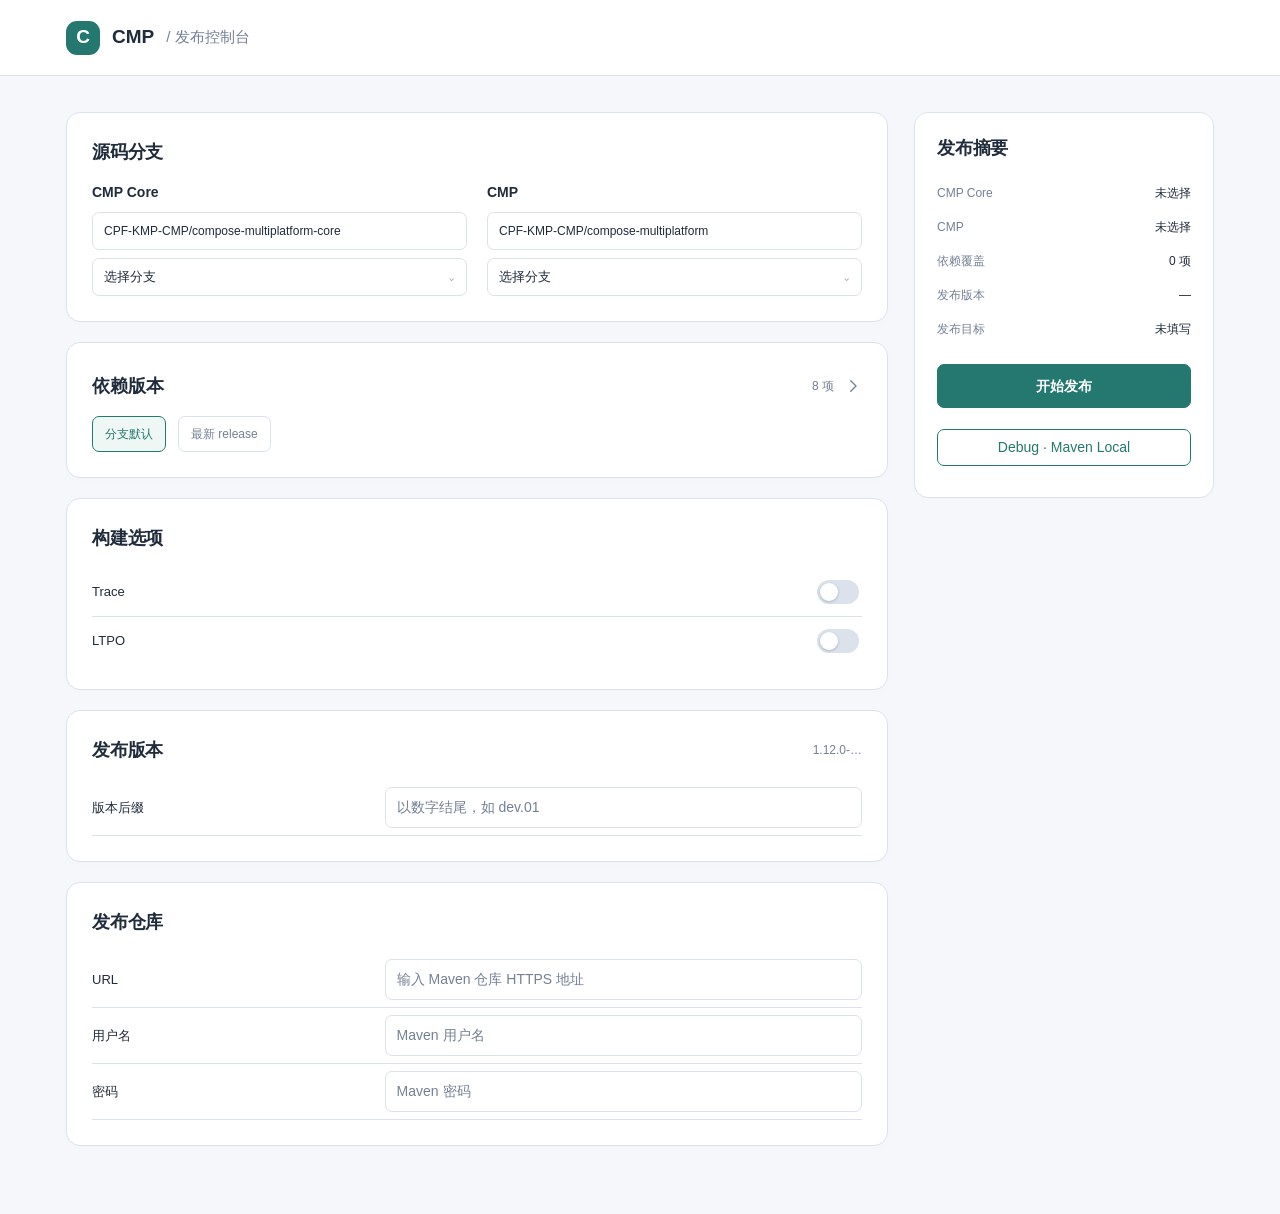
==== docs/index.html @ 132bd7a0 "Add CMP build, debug and publication workflows" ====
<!doctype html>
<html lang="zh-CN">
<head>
  <meta charset="utf-8">
  <meta name="viewport" content="width=device-width,initial-scale=1">
  <meta name="color-scheme" content="light dark">
  <title>CMP 发布</title>
  <link rel="stylesheet" href="style.css">
</head>
<body>
<header><div class="header-content"><a class="brand" href="./"><span class="logo" aria-hidden="true">C</span>CMP <span class="muted">/ 发布控制台</span></a></div></header>
<main>
  <div class="layout">
    <form id="config-form">
      <section aria-labelledby="sources-title">
        <div class="section-title"><h2 id="sources-title">源码分支</h2></div>
        <div class="branches" id="branches"></div>
      </section>
      <section aria-labelledby="toggle-dependencies">
        <h2 class="section-title dependency-heading">
          <button type="button" id="toggle-dependencies" aria-expanded="false" aria-controls="dependencies" aria-label="展开依赖">
            <span>依赖版本</span><span id="dependency-state" class="section-value"></span>
            <svg viewBox="0 0 24 24" width="18" height="18" fill="none" stroke="currentColor" stroke-width="1.8" stroke-linecap="round" stroke-linejoin="round" aria-hidden="true"><path d="m9 5 7 7-7 7"/></svg>
          </button>
        </h2>
        <div class="toolbar" role="group" aria-label="设置所有依赖版本">
          <button type="button" id="reset-modes" aria-label="全部使用分支默认" aria-pressed="true">分支默认</button>
          <button type="button" id="latest-modes" aria-label="全部使用最新 release" aria-pressed="false">最新 release</button>
        </div>
        <div id="dependencies" hidden></div>
      </section>
      <section aria-labelledby="build-options-title">
        <div class="section-title"><h2 id="build-options-title">构建选项</h2></div>
        <label class="switch-row"><span>Trace</span><input id="build-trace" type="checkbox" role="switch"></label>
        <label class="switch-row" title="LTPO Trace 输出需同时开启 Trace"><span>LTPO</span><input id="build-ltpo" type="checkbox" role="switch"></label>
      </section>
      <section aria-labelledby="release-title">
        <div class="section-title"><h2 id="release-title">发布版本</h2><span id="full-version" class="section-value">1.12.0-…</span></div>
        <label class="field form-row"><span>版本后缀</span><input id="suffix" placeholder="以数字结尾，如 dev.01" autocomplete="off" maxlength="64" aria-describedby="suffix-message"></label>
        <p class="hint error" id="suffix-message" role="status" hidden></p>
        </section>
      <section aria-labelledby="repository-title">
        <div class="section-title"><h2 id="repository-title">发布仓库</h2></div>
        <label class="field form-row"><span>URL</span><input id="publish-url" type="url" maxlength="2048" spellcheck="false" autocomplete="off" placeholder="输入 Maven 仓库 HTTPS 地址" aria-describedby="repository-error"></label>
        <label class="field form-row"><span>用户名</span><input id="maven-username" maxlength="128" autocomplete="off" spellcheck="false" placeholder="Maven 用户名" aria-describedby="repository-error"></label>
        <label class="field form-row"><span>密码</span><input id="maven-password" type="password" maxlength="1024" autocomplete="off" placeholder="Maven 密码" aria-describedby="repository-error"></label>
        <p id="repository-error" class="hint error" role="status" hidden></p>
      </section>
    </form>
    <aside>
      <div class="summary-card">
        <h2>发布摘要</h2>
        <dl id="summary"></dl>
        <button type="button" id="publish-run" class="primary submit" aria-describedby="publish-status">开始发布</button>
        <p class="hint publish-status" id="publish-status" role="status"></p>
        <button type="button" id="debug-run" class="debug-button">Debug · Maven Local</button>
        <p id="debug-status" class="hint" role="status"></p>
      </div>
    </aside>
  </div>
</main>
<script type="module" src="app.js"></script>
</body>
</html>
---- docs/style.css ----
:root{
 color-scheme:light dark;
 font-family:Inter,-apple-system,BlinkMacSystemFont,"Segoe UI","PingFang SC",sans-serif;
 font-size:14px;line-height:1.5;-webkit-font-smoothing:antialiased;
 --page:#f5f7fb;--surface:#fff;--field:#fff;--text:#202b3b;
 --muted:#748096;--line:#dbe2ec;--accent:#24786f;--button:#24786f;--button-text:#fff;--button-disabled-opacity:.5;--green:#237862;
 --red:#b44343;--hover:#eef7f4;--focus:#479b8e;
 --panel-shadow:0 12px 30px #17284526;--header:#fff;
 background:var(--page);color:var(--text);
}
*{box-sizing:border-box}body{margin:0}[hidden]{display:none!important}
header{height:76px;background:var(--header);border-bottom:1px solid var(--line)}
.header-content{max-width:1200px;height:100%;margin:auto;padding:0 26px;display:flex;align-items:center}
.brand{display:flex;align-items:center;gap:12px;color:var(--text);text-decoration:none;font-size:19px;font-weight:700}.brand .muted{font-weight:400;font-size:15px;color:var(--muted)}.logo{display:grid;place-items:center;width:34px;height:34px;border-radius:11px;background:var(--button);color:var(--button-text)}
main{max-width:1200px;margin:auto;padding:36px 26px 48px}.layout{display:grid;grid-template-columns:minmax(0,1fr) 300px;gap:26px;align-items:start}
section,.summary-card{background:var(--surface);border:1px solid var(--line);border-radius:14px;padding:25px;margin-bottom:20px;box-shadow:0 3px 10px #25385803}
h2,h3,p{margin:0}h2{font-size:18px;font-weight:600;letter-spacing:-.2px}h3{font-size:14px;font-weight:550}
.section-title{display:flex;align-items:center;justify-content:space-between;gap:12px;min-height:28px;margin-bottom:16px}
.section-value{font-size:12px;font-weight:400;color:var(--muted);margin-left:auto;white-space:nowrap}
button,input,select{font:inherit}button{cursor:pointer;border:1px solid var(--line);background:var(--surface);color:var(--muted);border-radius:7px;min-height:36px;padding:7px 12px;transition:background 150ms ease,color 150ms ease}
button:hover:not(:disabled){background:var(--hover)}button:disabled{cursor:not-allowed;color:var(--muted)}
input,select{width:100%;min-width:0;min-height:38px;padding:8px 11px;border:1px solid var(--line);border-radius:7px;background:var(--field);color:var(--text);outline:none}
input::placeholder{color:var(--muted);opacity:1}input:disabled{color:var(--muted);opacity:1}select{cursor:pointer}
.branches{display:grid;grid-template-columns:1fr 1fr;gap:20px}.branch-block h3{margin-bottom:9px}.field{display:block}.branch-block .field{margin-bottom:8px}.branch-block input{font-size:12px}
.dependency-heading{display:block;margin-bottom:12px}
#toggle-dependencies{display:flex;align-items:center;gap:10px;width:100%;min-height:36px;padding:0;border:0;background:transparent;color:var(--text);font-size:18px;font-weight:600;text-align:left}
#toggle-dependencies:hover{background:transparent;color:var(--accent)}
#toggle-dependencies svg{flex-shrink:0;color:var(--muted);transition:transform 200ms ease}
#toggle-dependencies[aria-expanded=true] svg{transform:rotate(90deg)}
.toolbar{display:flex;flex-wrap:wrap;gap:12px}.toolbar button{min-height:36px;padding:7px 12px;font-size:12px}.toolbar button[aria-pressed=true]{border-color:var(--accent);color:var(--accent);background:var(--hover)}
#dependencies{margin-top:16px}.dependency{display:grid;grid-template-columns:minmax(105px,1fr) minmax(110px,1fr) minmax(130px,1.35fr);align-items:start;gap:10px;padding:15px 0;border-top:1px solid var(--line)}
.dependency>div:first-child{padding-top:8px}.dependency strong{font-size:12px;font-weight:550}.dependency select,.dependency input{font-size:12px}
.dependency .check{font-size:11px;padding:2px 0;min-height:28px;margin-top:2px}.dependency .check:hover{background:transparent;text-decoration:underline}
.status{font-size:11px;color:var(--muted);line-height:1.6;overflow-wrap:anywhere}.status:empty{display:none}.error{color:var(--red)!important}.success{color:var(--green)!important}
.form-row{display:flex;align-items:center;justify-content:space-between;gap:20px;min-height:56px;margin:0;border-bottom:1px solid var(--line)}
.form-row>span{flex-shrink:0;font-size:13px}.form-row input{width:62%;text-align:left;background:var(--field);padding:9px 11px}
.switch-row{display:flex;align-items:center;justify-content:space-between;gap:20px;min-height:48px;cursor:pointer;font-size:13px}.switch-row+.switch-row{border-top:1px solid var(--line)}
.switch-row input{appearance:none;flex-shrink:0;width:42px;height:24px;min-height:24px;padding:3px;border:0;border-radius:20px;background:var(--line);cursor:pointer;transition:background 150ms ease}.switch-row input::before{content:"";display:block;width:18px;height:18px;border-radius:50%;background:#fff;box-shadow:0 1px 3px #0003;transition:transform 150ms ease}.switch-row input:checked{background:var(--button)}.switch-row input:checked::before{transform:translateX(18px)}
#release-title{flex-shrink:0}#full-version{min-width:0;text-align:right;white-space:normal;overflow-wrap:anywhere}
.hint{font-size:11px;color:var(--muted);margin-top:9px}.summary-card{position:sticky;top:24px;padding:22px}.summary-card h2{margin-bottom:22px}
dl{display:grid;grid-template-columns:auto minmax(0,1fr);gap:16px 14px;margin:0 0 26px;font-size:12px}dt{color:var(--muted)}dd{margin:0;text-align:right;font-weight:500;overflow-wrap:anywhere}
.primary{width:100%;min-height:44px;background:var(--button);color:var(--button-text);font-weight:600;border-radius:7px;border-color:var(--button)}.primary:hover:not(:disabled){background:var(--button);filter:brightness(1.06)}.primary:disabled{background:var(--button);color:var(--button-text);opacity:var(--button-disabled-opacity)}.publish-status{text-align:center}
.branch-picker{position:relative}.branch-trigger{display:flex;align-items:center;justify-content:space-between;gap:10px;width:100%;min-height:38px;padding:8px 11px;text-align:left;font-size:13px;background:var(--field);color:var(--text)}
.branch-trigger>span:first-child{overflow:hidden;text-overflow:ellipsis;white-space:nowrap}.branch-chevron{flex-shrink:0;color:var(--muted);transition:transform 160ms ease}.branch-trigger[aria-expanded=true] .branch-chevron{transform:rotate(180deg)}
.branch-panel{position:absolute;top:calc(100% + 6px);left:0;width:100%;z-index:20;background:var(--surface);border:1px solid var(--line);border-radius:12px;box-shadow:var(--panel-shadow);overflow:hidden}
.branch-search-row{display:flex;align-items:center;gap:4px;padding:8px;border-bottom:1px solid var(--line)}.branch-search-row input{margin:0;font-size:12px}.branch-refresh{flex-shrink:0;width:32px;padding:0;font-size:21px}
.branch-list{max-height:250px;overflow-y:auto;overscroll-behavior:contain;padding:4px}.branch-list:empty{padding:0}.branch-option{display:flex;align-items:center;justify-content:space-between;gap:10px;min-height:36px;padding:8px 10px;border-radius:7px;font-size:12px;cursor:pointer}.branch-option-name{overflow-wrap:anywhere;min-width:0}.branch-option-mark{flex-shrink:0;color:var(--accent)}
.branch-option:hover,.branch-option.is-active{background:var(--hover)}.branch-option[aria-selected=true]{color:var(--accent);font-weight:600}.branch-picker-status{font-size:12px;padding:12px;color:var(--muted);overflow-wrap:anywhere}
@media(prefers-color-scheme:dark){:root{--page:#14161b;--surface:#1e222a;--field:#171b22;--text:#e5e9f0;--muted:#a1adbf;--line:#3d4758;--accent:#8ed8c7;--button:#63b8a7;--button-text:#102c27;--button-disabled-opacity:.65;--green:#82d9b7;--red:#ff9e9e;--hover:#2b463f;--focus:#8ed8c7;--panel-shadow:0 12px 30px #0006;--header:#1c1f26}section,.summary-card{box-shadow:none}}
@media(max-width:900px){.layout{grid-template-columns:1fr}.summary-card{position:static}.summary-card dl{grid-template-columns:1fr 1fr}.summary-card{margin-bottom:0}}
@media(max-width:560px){header{height:56px}.header-content{padding:0 20px}main{padding:20px 14px 32px}section,.summary-card{padding:18px;border-radius:14px}.branches{grid-template-columns:1fr;gap:20px}.branch-block+.branch-block{border-top:1px solid var(--line);padding-top:18px}.dependency{grid-template-columns:1fr 1.1fr}.dependency>div:last-child{grid-column:1/-1}.dependency input{font-size:16px}input,select{font-size:16px}.branch-block input{font-size:14px}.branch-trigger{min-height:44px}.branch-option{min-height:44px}.form-row{gap:10px}.form-row input{font-size:14px}}
@media(prefers-reduced-motion:reduce){*,*::before,*::after{transition:none!important;scroll-behavior:auto!important}}
@media(forced-colors:active){.toolbar button[aria-pressed=true]{outline:2px solid Highlight}.branch-option.is-active{outline:1px solid Highlight}.switch-row input{appearance:auto}}
button:focus-visible,input:focus-visible,select:focus-visible{outline:3px solid var(--focus);outline-offset:3px}

.debug-button{width:100%;margin-top:12px;color:var(--accent);border-color:var(--accent)}
#debug-status a,#publish-status a{display:block;color:var(--accent);margin-top:5px}
#config-form[inert]{opacity:.65}
.is-loading::before{content:"";display:inline-block;width:12px;height:12px;margin-right:8px;vertical-align:-2px;border:2px solid currentColor;border-right-color:transparent;border-radius:50%;animation:button-spin .8s linear infinite}
@keyframes button-spin{to{transform:rotate(360deg)}}
@media(prefers-reduced-motion:reduce){.is-loading::before{animation:none}}
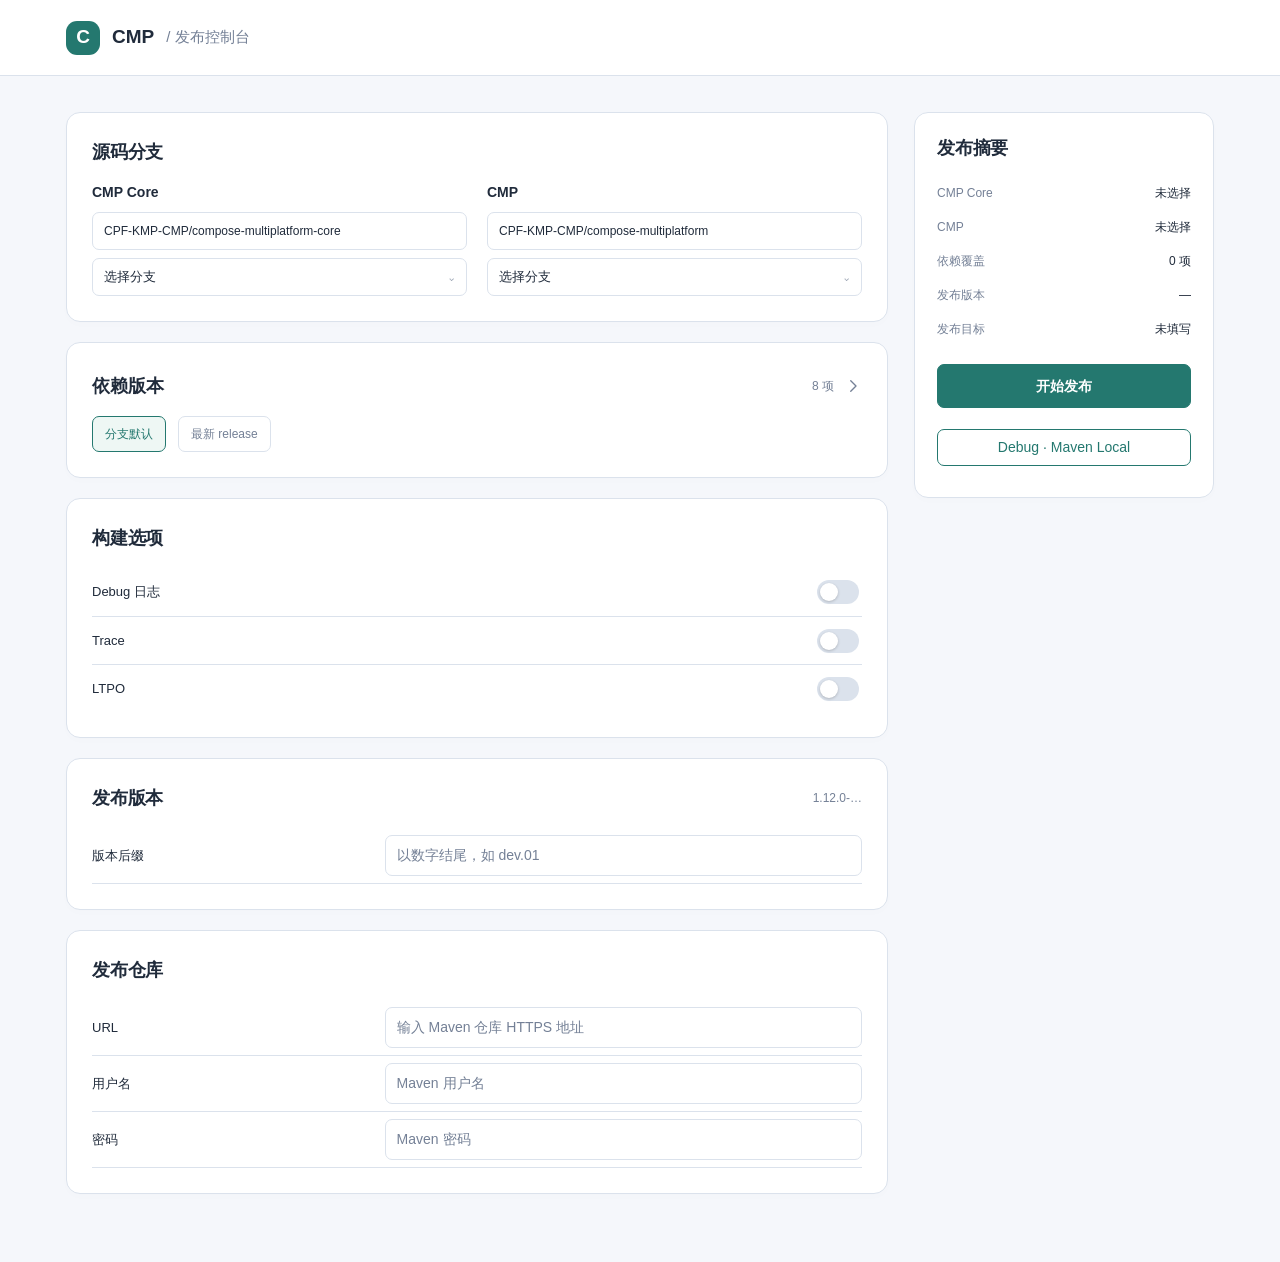
==== commit 99833d8f: "Fix Java environment and add OHOS debug logging" ====
--- a/docs/index.html
+++ b/docs/index.html
@@ -31,8 +31,9 @@
       </section>
       <section aria-labelledby="build-options-title">
         <div class="section-title"><h2 id="build-options-title">构建选项</h2></div>
+        <label class="switch-row"><span>Debug 日志</span><input id="build-debug" type="checkbox" role="switch"></label>
         <label class="switch-row"><span>Trace</span><input id="build-trace" type="checkbox" role="switch"></label>
-        <label class="switch-row" title="LTPO Trace 输出需同时开启 Trace"><span>LTPO</span><input id="build-ltpo" type="checkbox" role="switch"></label>
+        <label class="switch-row" title="LTPO 日志需开启 Debug 日志；LTPO Trace 输出需开启 Trace"><span>LTPO</span><input id="build-ltpo" type="checkbox" role="switch"></label>
       </section>
       <section aria-labelledby="release-title">
         <div class="section-title"><h2 id="release-title">发布版本</h2><span id="full-version" class="section-value">1.12.0-…</span></div>
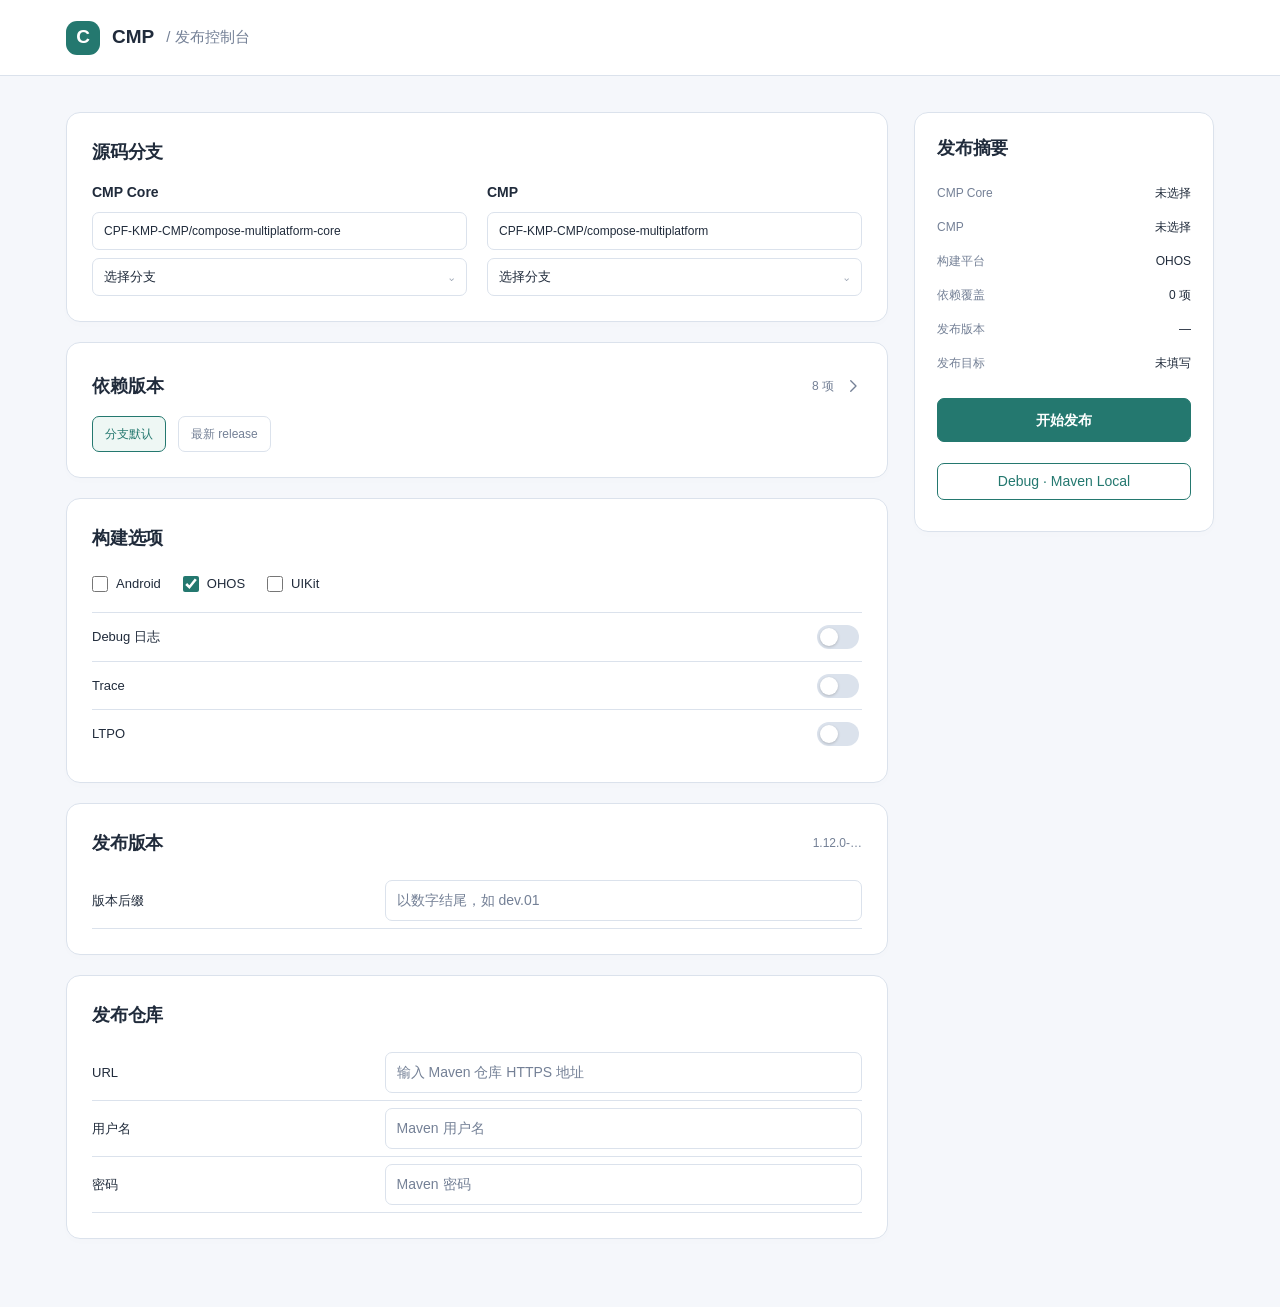
==== commit 55b909e5: "Add build platform selection with OHOS selected by default" ====
--- a/docs/index.html
+++ b/docs/index.html
@@ -31,6 +31,11 @@
       </section>
       <section aria-labelledby="build-options-title">
         <div class="section-title"><h2 id="build-options-title">构建选项</h2></div>
+        <div class="platform-options" role="group" aria-label="构建平台">
+          <label><input type="checkbox" name="platform" value="android">Android</label>
+          <label><input type="checkbox" name="platform" value="ohos" checked>OHOS</label>
+          <label><input type="checkbox" name="platform" value="uikit">UIKit</label>
+        </div>
         <label class="switch-row"><span>Debug 日志</span><input id="build-debug" type="checkbox" role="switch"></label>
         <label class="switch-row"><span>Trace</span><input id="build-trace" type="checkbox" role="switch"></label>
         <label class="switch-row" title="LTPO 日志需开启 Debug 日志；LTPO Trace 输出需开启 Trace"><span>LTPO</span><input id="build-ltpo" type="checkbox" role="switch"></label>
--- a/docs/style.css
+++ b/docs/style.css
@@ -34,7 +34,9 @@
 .status{font-size:11px;color:var(--muted);line-height:1.6;overflow-wrap:anywhere}.status:empty{display:none}.error{color:var(--red)!important}.success{color:var(--green)!important}
 .form-row{display:flex;align-items:center;justify-content:space-between;gap:20px;min-height:56px;margin:0;border-bottom:1px solid var(--line)}
 .form-row>span{flex-shrink:0;font-size:13px}.form-row input{width:62%;text-align:left;background:var(--field);padding:9px 11px}
+.platform-options{display:flex;flex-wrap:wrap;gap:8px 22px;padding-bottom:12px;border-bottom:1px solid var(--line)}.platform-options label{display:flex;align-items:center;gap:8px;min-height:32px;cursor:pointer;font-size:13px}.platform-options input{appearance:auto;width:16px;height:16px;min-height:16px;margin:0;padding:0;accent-color:var(--button);cursor:pointer}
 .switch-row{display:flex;align-items:center;justify-content:space-between;gap:20px;min-height:48px;cursor:pointer;font-size:13px}.switch-row+.switch-row{border-top:1px solid var(--line)}
+.switch-row:has(input:disabled){opacity:.45;cursor:not-allowed}.switch-row input:disabled{cursor:not-allowed}
 .switch-row input{appearance:none;flex-shrink:0;width:42px;height:24px;min-height:24px;padding:3px;border:0;border-radius:20px;background:var(--line);cursor:pointer;transition:background 150ms ease}.switch-row input::before{content:"";display:block;width:18px;height:18px;border-radius:50%;background:#fff;box-shadow:0 1px 3px #0003;transition:transform 150ms ease}.switch-row input:checked{background:var(--button)}.switch-row input:checked::before{transform:translateX(18px)}
 #release-title{flex-shrink:0}#full-version{min-width:0;text-align:right;white-space:normal;overflow-wrap:anywhere}
 .hint{font-size:11px;color:var(--muted);margin-top:9px}.summary-card{position:sticky;top:24px;padding:22px}.summary-card h2{margin-bottom:22px}
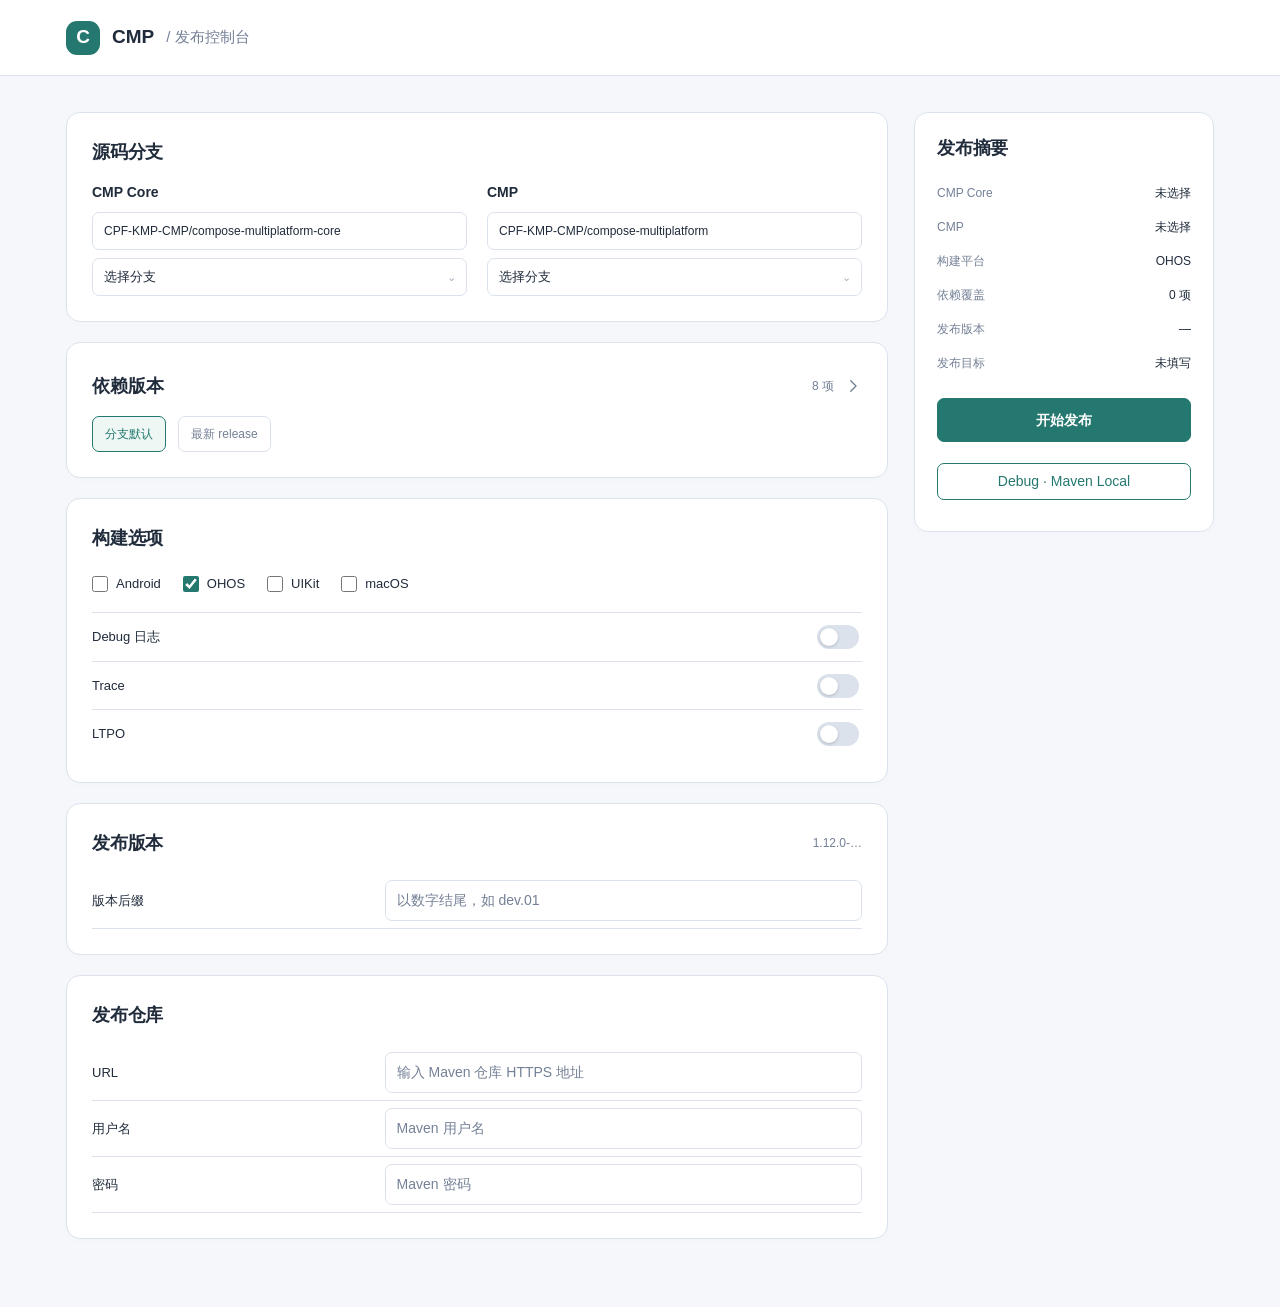
==== commit c7da6481: "Add macOS build platform and remove OHOS Skiko workaround" ====
--- a/docs/index.html
+++ b/docs/index.html
@@ -35,6 +35,7 @@
           <label><input type="checkbox" name="platform" value="android">Android</label>
           <label><input type="checkbox" name="platform" value="ohos" checked>OHOS</label>
           <label><input type="checkbox" name="platform" value="uikit">UIKit</label>
+          <label><input type="checkbox" name="platform" value="macos">macOS</label>
         </div>
         <label class="switch-row"><span>Debug 日志</span><input id="build-debug" type="checkbox" role="switch"></label>
         <label class="switch-row"><span>Trace</span><input id="build-trace" type="checkbox" role="switch"></label>
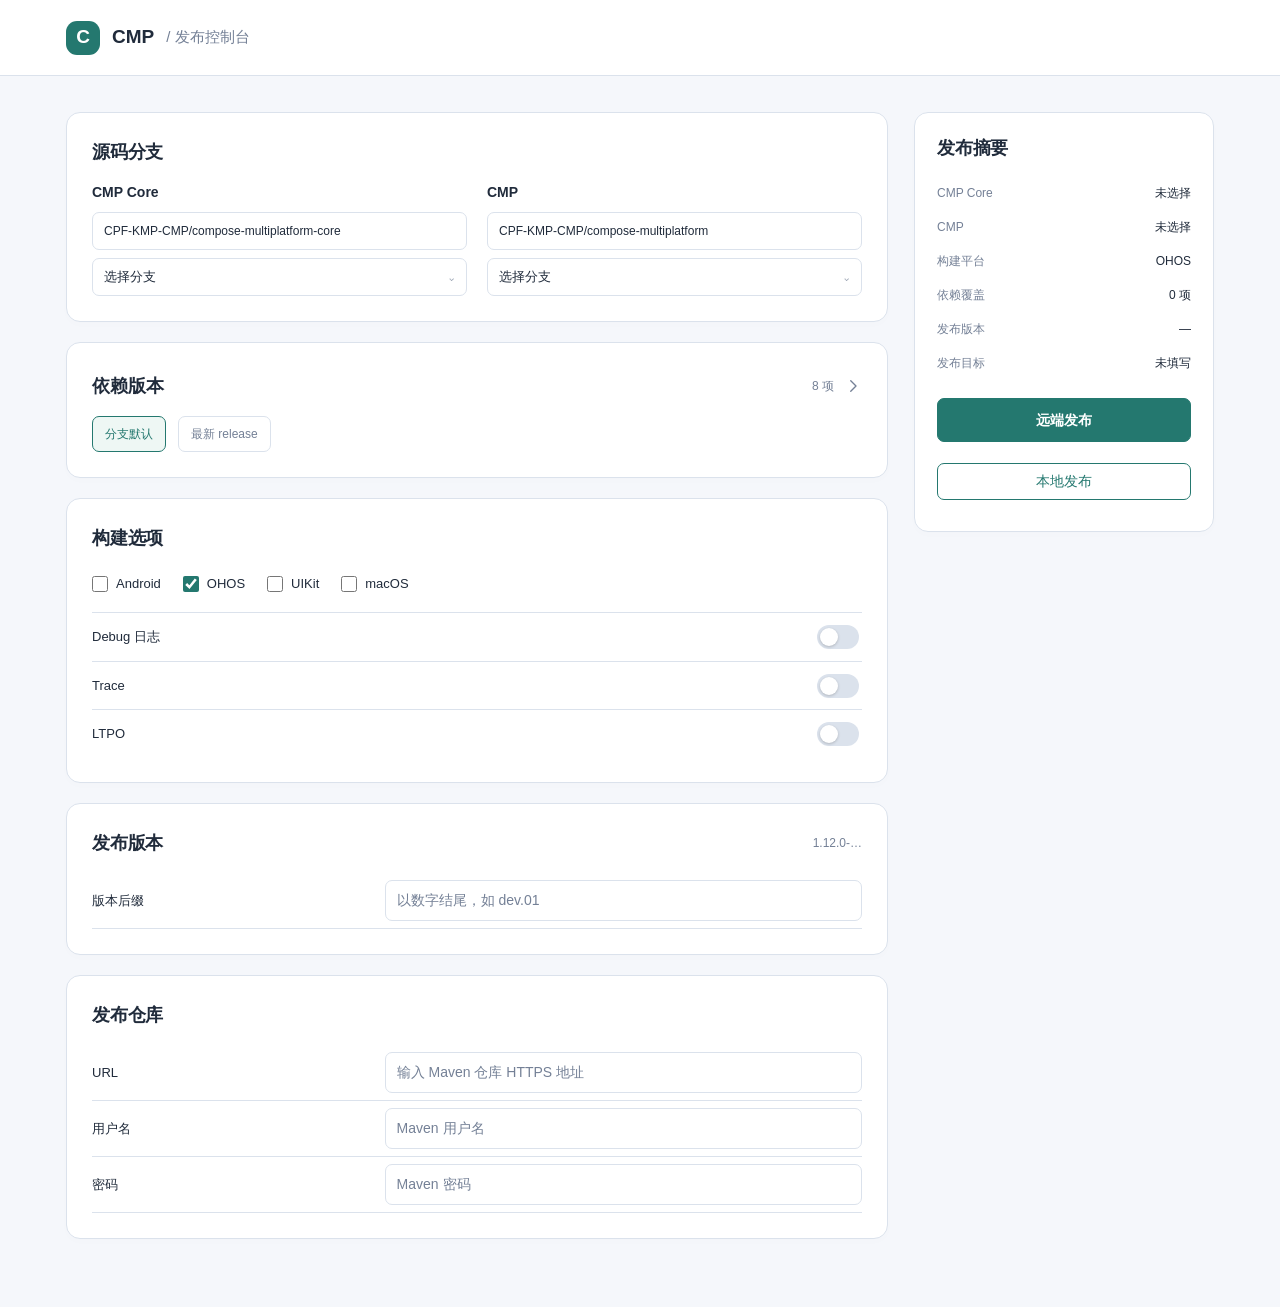
==== commit 82fc2af7: "Add PR review dashboard and improve local publishing" ====
--- a/docs/index.html
+++ b/docs/index.html
@@ -5,6 +5,8 @@
   <meta name="viewport" content="width=device-width,initial-scale=1">
   <meta name="color-scheme" content="light dark">
   <title>CMP 发布</title>
+  <link rel="icon" type="image/png" sizes="32x32" href="favicon.png">
+  <link rel="icon" type="image/svg+xml" sizes="any" href="favicon.svg">
   <link rel="stylesheet" href="style.css">
 </head>
 <body>
@@ -18,7 +20,7 @@
       </section>
       <section aria-labelledby="toggle-dependencies">
         <h2 class="section-title dependency-heading">
-          <button type="button" id="toggle-dependencies" aria-expanded="false" aria-controls="dependencies" aria-label="展开依赖">
+          <button type="button" id="toggle-dependencies" aria-expanded="false" aria-controls="dependency-panel" aria-label="展开依赖">
             <span>依赖版本</span><span id="dependency-state" class="section-value"></span>
             <svg viewBox="0 0 24 24" width="18" height="18" fill="none" stroke="currentColor" stroke-width="1.8" stroke-linecap="round" stroke-linejoin="round" aria-hidden="true"><path d="m9 5 7 7-7 7"/></svg>
           </button>
@@ -27,7 +29,7 @@
           <button type="button" id="reset-modes" aria-label="全部使用分支默认" aria-pressed="true">分支默认</button>
           <button type="button" id="latest-modes" aria-label="全部使用最新 release" aria-pressed="false">最新 release</button>
         </div>
-        <div id="dependencies" hidden></div>
+        <div id="dependency-panel" class="dependency-panel" aria-hidden="true" inert><div id="dependencies"></div></div>
       </section>
       <section aria-labelledby="build-options-title">
         <div class="section-title"><h2 id="build-options-title">构建选项</h2></div>
@@ -58,9 +60,9 @@
       <div class="summary-card">
         <h2>发布摘要</h2>
         <dl id="summary"></dl>
-        <button type="button" id="publish-run" class="primary submit" aria-describedby="publish-status">开始发布</button>
+        <button type="button" id="publish-run" class="primary submit" aria-describedby="publish-status">远端发布</button>
         <p class="hint publish-status" id="publish-status" role="status"></p>
-        <button type="button" id="debug-run" class="debug-button">Debug · Maven Local</button>
+        <button type="button" id="debug-run" class="debug-button">本地发布</button>
         <p id="debug-status" class="hint" role="status"></p>
       </div>
     </aside>
--- a/docs/style.css
+++ b/docs/style.css
@@ -28,7 +28,8 @@
 #toggle-dependencies svg{flex-shrink:0;color:var(--muted);transition:transform 200ms ease}
 #toggle-dependencies[aria-expanded=true] svg{transform:rotate(90deg)}
 .toolbar{display:flex;flex-wrap:wrap;gap:12px}.toolbar button{min-height:36px;padding:7px 12px;font-size:12px}.toolbar button[aria-pressed=true]{border-color:var(--accent);color:var(--accent);background:var(--hover)}
-#dependencies{margin-top:16px}.dependency{display:grid;grid-template-columns:minmax(105px,1fr) minmax(110px,1fr) minmax(130px,1.35fr);align-items:start;gap:10px;padding:15px 0;border-top:1px solid var(--line)}
+.dependency-panel{display:grid;grid-template-rows:0fr;opacity:0;margin-top:0;transition:grid-template-rows 220ms ease,opacity 180ms ease,margin-top 220ms ease}.dependency-panel.is-open{grid-template-rows:1fr;opacity:1;margin-top:16px}
+#dependencies{min-height:0;overflow:hidden}.dependency{display:grid;grid-template-columns:minmax(105px,1fr) minmax(110px,1fr) minmax(130px,1.35fr);align-items:start;gap:10px;padding:15px 0;border-top:1px solid var(--line)}
 .dependency>div:first-child{padding-top:8px}.dependency strong{font-size:12px;font-weight:550}.dependency select,.dependency input{font-size:12px}
 .dependency .check{font-size:11px;padding:2px 0;min-height:28px;margin-top:2px}.dependency .check:hover{background:transparent;text-decoration:underline}
 .status{font-size:11px;color:var(--muted);line-height:1.6;overflow-wrap:anywhere}.status:empty{display:none}.error{color:var(--red)!important}.success{color:var(--green)!important}
